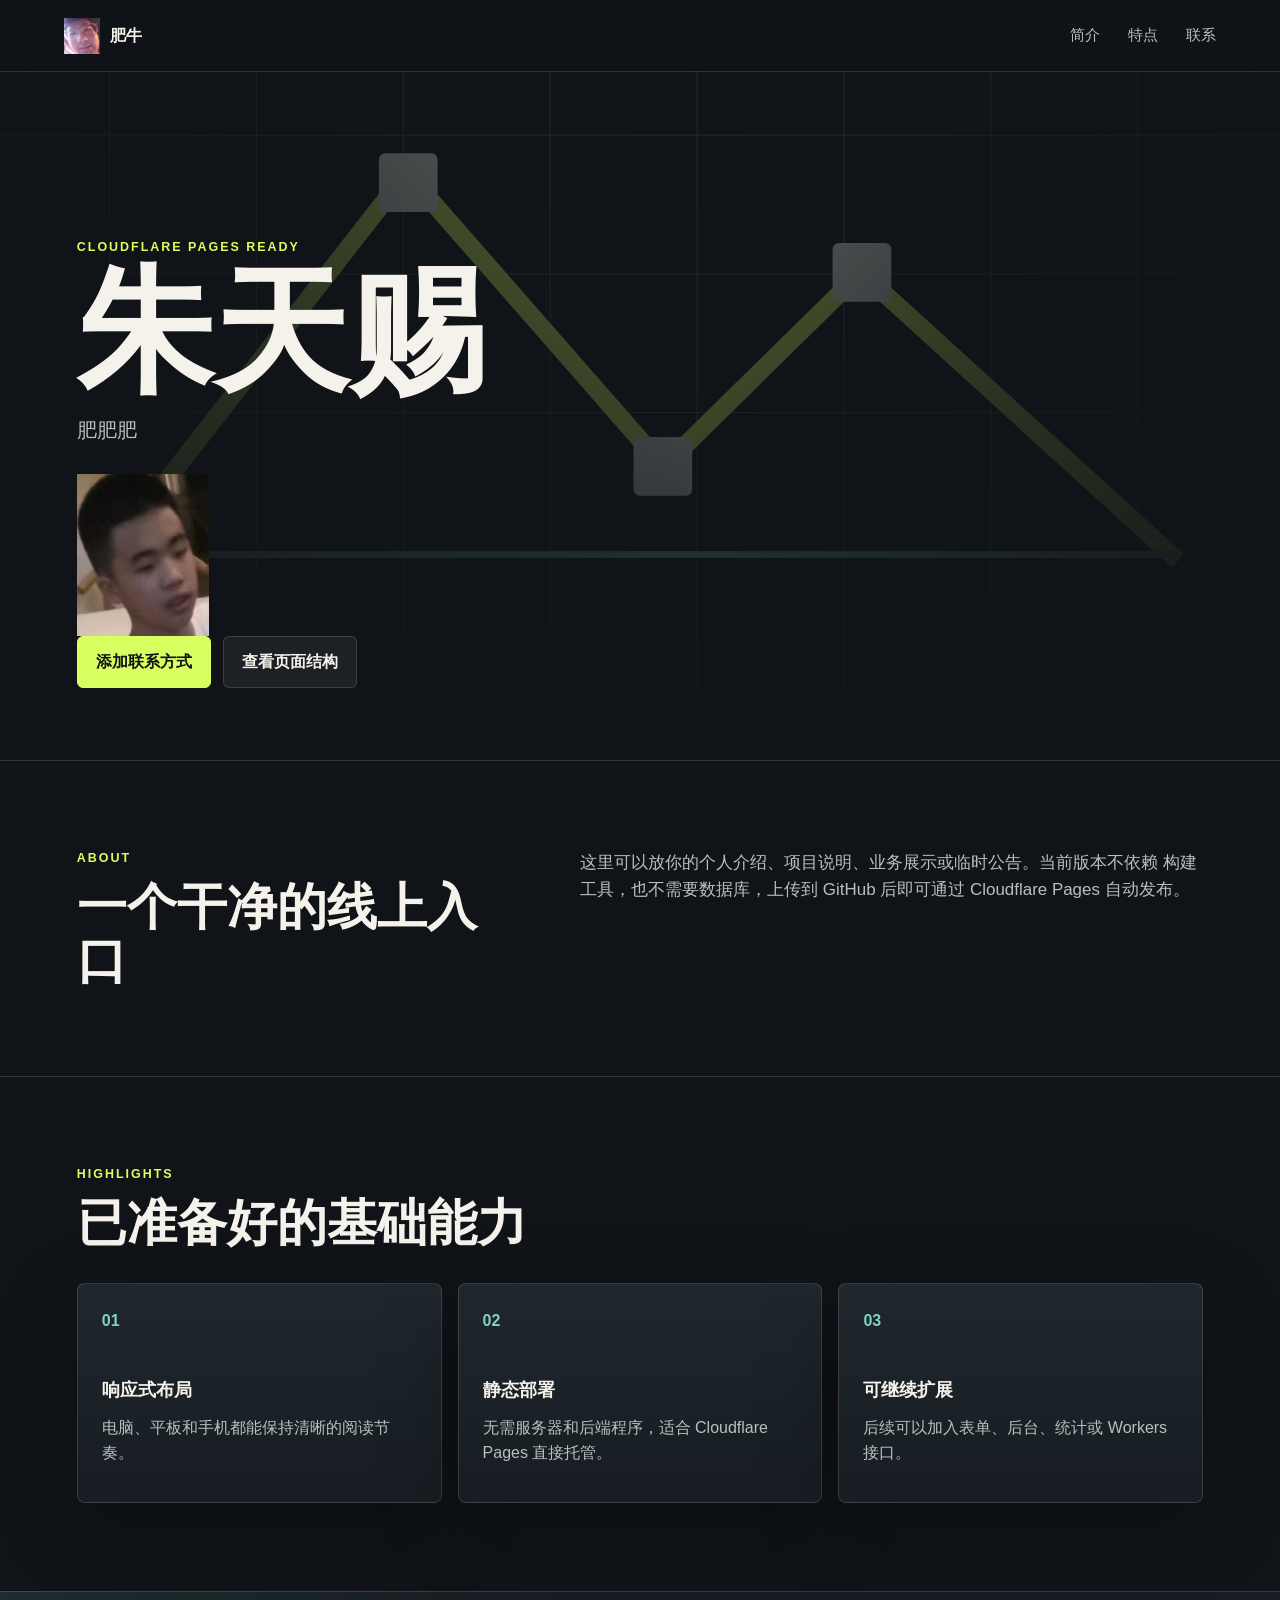
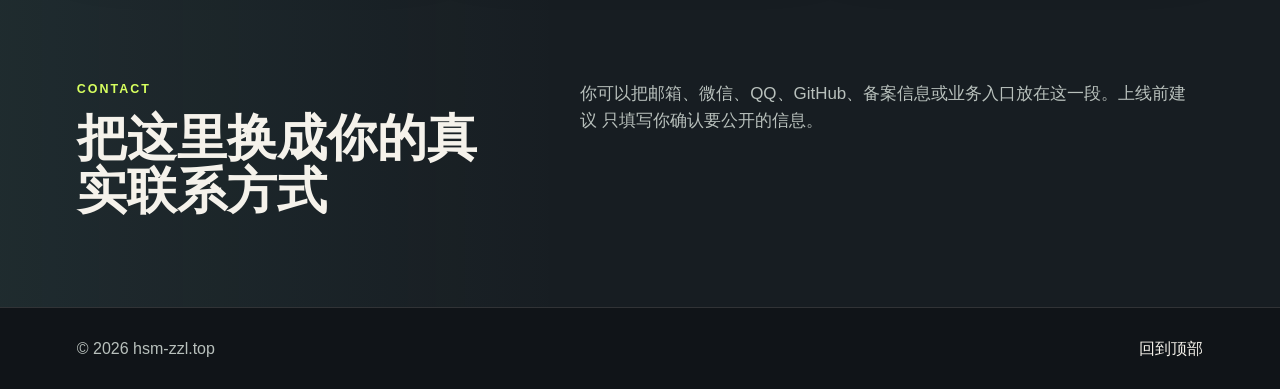
==== index.html @ 29bcd963 "Initial commit" ====
<!doctype html>
<html lang="zh-CN">
  <head>
    <meta charset="utf-8">
    <meta name="viewport" content="width=device-width, initial-scale=1">
    <title>牛肥的幸福生活</title>
    <meta
      name="description"
      content="猪猪肥牛"
    >
    <meta name="theme-color" content="#101418">
    <meta property="og:title" content="hsm-zzl.top">
    <meta
      property="og:description"
      content="牛牛肥"
    >
    <meta property="og:type" content="website">
    <meta property="og:url" content="https://hsm-zzl.top/">
    <link rel="icon" href="assets/favicon.png" type="image/png">
    <link rel="stylesheet" href="style.css">
  </head>
  <body>
    <header class="site-header" aria-label="主导航">
      <a class="brand" href="#top" aria-label="hsm-zzl.top 首页">
          <img src="assets/logo.png" alt="网站标志" width="36" height="36">
        <span>肥牛</span>
      </a>
      <nav>
        <a href="#about">简介</a>
        <a href="#features">特点</a>
        <a href="#contact">联系</a>
      </nav>
    </header>

    <main id="top">
      <section class="hero" aria-labelledby="hero-title">
        <div class="hero-media" aria-hidden="true"></div>
        <div class="hero-content">
            <p class="eyebrow">Cloudflare Pages Ready</p>
            <h1 id="hero-title">朱天赐</h1>
            <p class="hero-copy">
                肥肥肥
            </p>
            <img class="hero-photo" src="assets/hero.png" alt="首页图片">
            <div class="hero-actions" aria-label="主要操作">
                <a class="button primary" href="#contact">添加联系方式</a>
                <a class="button secondary" href="#features">查看页面结构</a>
            </div>
        </div>
      </section>

      <section id="about" class="section intro" aria-labelledby="about-title">
        <div>
          <p class="section-label">About</p>
          <h2 id="about-title">一个干净的线上入口</h2>
        </div>
        <p>
          这里可以放你的个人介绍、项目说明、业务展示或临时公告。当前版本不依赖
          构建工具，也不需要数据库，上传到 GitHub 后即可通过 Cloudflare Pages
          自动发布。
        </p>
      </section>

      <section id="features" class="section" aria-labelledby="features-title">
        <div class="section-heading">
          <p class="section-label">Highlights</p>
          <h2 id="features-title">已准备好的基础能力</h2>
        </div>
        <div class="feature-grid">
          <article class="feature-card">
            <span class="feature-number">01</span>
            <h3>响应式布局</h3>
            <p>电脑、平板和手机都能保持清晰的阅读节奏。</p>
          </article>
          <article class="feature-card">
            <span class="feature-number">02</span>
            <h3>静态部署</h3>
            <p>无需服务器和后端程序，适合 Cloudflare Pages 直接托管。</p>
          </article>
          <article class="feature-card">
            <span class="feature-number">03</span>
            <h3>可继续扩展</h3>
            <p>后续可以加入表单、后台、统计或 Workers 接口。</p>
          </article>
        </div>
      </section>

      <section id="contact" class="section contact" aria-labelledby="contact-title">
        <div>
          <p class="section-label">Contact</p>
          <h2 id="contact-title">把这里换成你的真实联系方式</h2>
        </div>
        <p>
          你可以把邮箱、微信、QQ、GitHub、备案信息或业务入口放在这一段。上线前建议
          只填写你确认要公开的信息。
        </p>
      </section>
    </main>

    <footer class="site-footer">
      <span>© 2026 hsm-zzl.top</span>
      <a href="#top">回到顶部</a>
    </footer>
  </body>
</html>
---- style.css ----
:root {
  color-scheme: dark;
  --bg: #101418;
  --panel: #171d22;
  --panel-strong: #1f272d;
  --text: #f5f2eb;
  --muted: #b8c0bc;
  --line: rgba(245, 242, 235, 0.14);
  --accent: #d7ff5f;
  --accent-strong: #7fd1c5;
  --ink: #101418;
  --shadow: 0 24px 80px rgba(0, 0, 0, 0.28);
}

* {
  box-sizing: border-box;
}

html {
  scroll-behavior: smooth;
}

body {
  margin: 0;
  min-width: 320px;
  background:
    linear-gradient(180deg, rgba(16, 20, 24, 0.86), var(--bg) 680px),
    #101418;
  color: var(--text);
  font-family:
    Inter, "Segoe UI", "PingFang SC", "Microsoft YaHei", Arial, sans-serif;
  line-height: 1.6;
}

a {
  color: inherit;
  text-decoration: none;
}

img {
  display: block;
  max-width: 100%;
}

.site-header {
  position: fixed;
  z-index: 10;
  top: 0;
  left: 0;
  right: 0;
  display: flex;
  align-items: center;
  justify-content: space-between;
  gap: 24px;
  min-height: 72px;
  padding: 0 clamp(20px, 5vw, 72px);
  border-bottom: 1px solid var(--line);
  background: rgba(16, 20, 24, 0.78);
  backdrop-filter: blur(18px);
}

.brand {
  display: inline-flex;
  align-items: center;
  gap: 10px;
  min-width: 0;
  font-weight: 750;
  letter-spacing: 0;
}

.brand span {
  overflow-wrap: anywhere;
}

.site-header nav {
  display: flex;
  align-items: center;
  gap: clamp(12px, 3vw, 28px);
  color: var(--muted);
  font-size: 0.95rem;
  white-space: nowrap;
}

.site-header a:hover {
  color: var(--accent);
}

.hero {
  position: relative;
  display: grid;
  align-items: end;
  min-height: min(760px, 92vh);
  padding: 148px clamp(20px, 6vw, 84px) 72px;
  overflow: hidden;
}

.hero-media {
  position: absolute;
  inset: 0;
  background:
    linear-gradient(90deg, rgba(16, 20, 24, 0.9) 0%, rgba(16, 20, 24, 0.5) 54%, rgba(16, 20, 24, 0.9) 100%),
    linear-gradient(180deg, rgba(16, 20, 24, 0.14), rgba(16, 20, 24, 0.92)),
    url("assets/hero-pattern.svg") center / cover no-repeat;
  transform: scale(1.02);
}

.hero-content {
  position: relative;
  max-width: 800px;
}

.eyebrow,
.section-label {
  margin: 0 0 12px;
  color: var(--accent);
  font-size: 0.78rem;
  font-weight: 800;
  letter-spacing: 0.16em;
  text-transform: uppercase;
}

h1,
h2,
h3,
p {
  margin-top: 0;
}

h1 {
  margin-bottom: 20px;
  font-size: clamp(3.25rem, 13vw, 8.5rem);
  line-height: 0.92;
  letter-spacing: 0;
}

h2 {
  margin-bottom: 0;
  font-size: clamp(1.7rem, 4vw, 3.1rem);
  line-height: 1.08;
  letter-spacing: 0;
}

h3 {
  margin-bottom: 10px;
  font-size: 1.15rem;
}

.hero-copy {
  max-width: 660px;
  margin-bottom: 28px;
  color: var(--muted);
  font-size: clamp(1rem, 2.4vw, 1.24rem);
}

.hero-actions {
  display: flex;
  flex-wrap: wrap;
  gap: 12px;
}

.button {
  display: inline-flex;
  align-items: center;
  justify-content: center;
  min-height: 46px;
  padding: 12px 18px;
  border: 1px solid var(--line);
  border-radius: 6px;
  font-weight: 750;
  transition:
    transform 180ms ease,
    border-color 180ms ease,
    background-color 180ms ease;
}

.button:hover {
  transform: translateY(-2px);
}

.button.primary {
  border-color: var(--accent);
  background: var(--accent);
  color: var(--ink);
}

.button.secondary {
  background: rgba(245, 242, 235, 0.06);
}

.section {
  padding: 88px clamp(20px, 6vw, 84px);
  border-top: 1px solid var(--line);
}

.intro,
.contact {
  display: grid;
  grid-template-columns: minmax(220px, 0.8fr) minmax(260px, 1.2fr);
  gap: clamp(28px, 7vw, 88px);
  align-items: start;
}

.section > p,
.intro > p,
.contact > p {
  max-width: 760px;
  margin-bottom: 0;
  color: var(--muted);
  font-size: 1.06rem;
}

.section-heading {
  max-width: 760px;
  margin-bottom: 32px;
}

.feature-grid {
  display: grid;
  grid-template-columns: repeat(3, minmax(0, 1fr));
  gap: 16px;
}

.feature-card {
  min-height: 220px;
  padding: 24px;
  border: 1px solid var(--line);
  border-radius: 8px;
  background: linear-gradient(180deg, var(--panel-strong), var(--panel));
  box-shadow: var(--shadow);
}

.feature-number {
  display: inline-block;
  margin-bottom: 42px;
  color: var(--accent-strong);
  font-weight: 850;
}

.feature-card p {
  margin-bottom: 0;
  color: var(--muted);
}

.contact {
  background:
    linear-gradient(90deg, rgba(127, 209, 197, 0.08), transparent 44%),
    var(--panel);
}

.site-footer {
  display: flex;
  align-items: center;
  justify-content: space-between;
  gap: 16px;
  padding: 28px clamp(20px, 6vw, 84px);
  border-top: 1px solid var(--line);
  color: var(--muted);
}

.site-footer a {
  color: var(--text);
}

@media (max-width: 780px) {
  .site-header {
    min-height: 66px;
    padding-inline: 18px;
  }

  .site-header nav {
    gap: 14px;
    font-size: 0.88rem;
  }

  .hero {
    min-height: 720px;
    padding: 122px 20px 56px;
  }

  .intro,
  .contact,
  .feature-grid {
    grid-template-columns: 1fr;
  }

  .section {
    padding: 64px 20px;
  }
}

@media (max-width: 520px) {
  .brand span {
    max-width: 132px;
  }

  .site-header nav {
    gap: 10px;
  }

  .hero-actions,
  .button {
    width: 100%;
  }

  .site-footer {
    align-items: flex-start;
    flex-direction: column;
  }
}
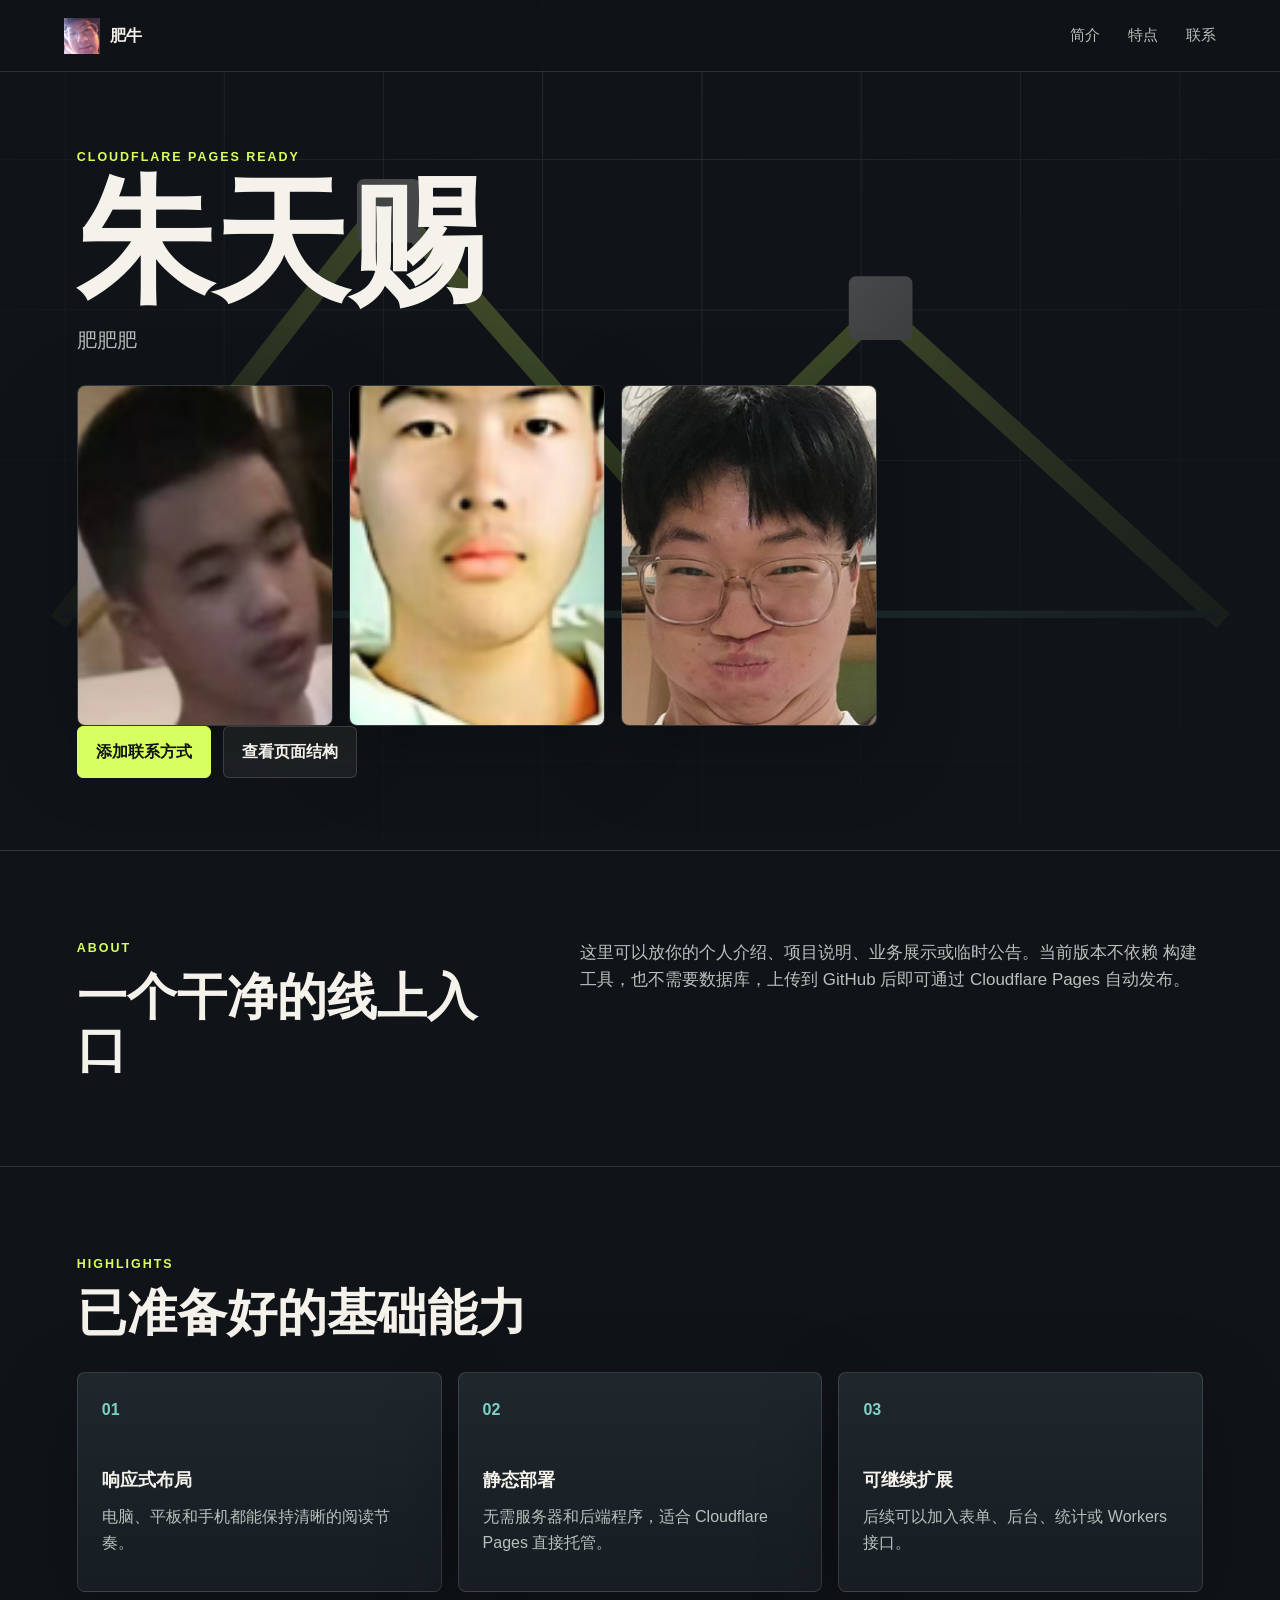
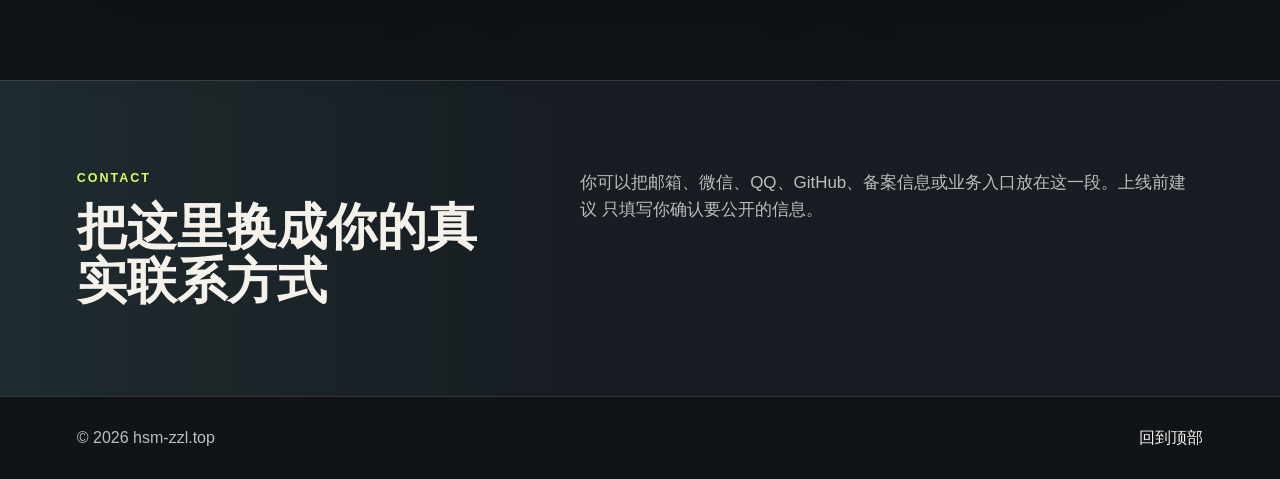
==== commit e67ba818: "Update homepage images" ====
--- a/index.html
+++ b/index.html
@@ -41,7 +41,11 @@
             <p class="hero-copy">
                 肥肥肥
             </p>
-            <img class="hero-photo" src="assets/hero.png" alt="首页图片">
+            <div class="hero-gallery">
+                <img src="assets/hero.png" alt="首页图片">
+                <img src="assets/pdio.png" alt="pdio 图片">
+                <img src="assets/xiaopin.png" alt="xiaopin 图片">
+            </div>
             <div class="hero-actions" aria-label="主要操作">
                 <a class="button primary" href="#contact">添加联系方式</a>
                 <a class="button secondary" href="#features">查看页面结构</a>
--- a/style.css
+++ b/style.css
@@ -307,3 +307,25 @@
     flex-direction: column;
   }
 }
+.hero-gallery {
+    display: grid;
+    grid-template-columns: repeat(3, minmax(0, 1fr));
+    gap: 16px;
+    width: min(100%, 980px);
+    margin-top: 28px;
+}
+
+    .hero-gallery img {
+        width: 100%;
+        aspect-ratio: 3 / 4;
+        object-fit: cover;
+        border-radius: 8px;
+        border: 1px solid rgba(245, 242, 235, 0.16);
+        box-shadow: 0 24px 80px rgba(0, 0, 0, 0.28);
+    }
+
+@media (max-width: 780px) {
+    .hero-gallery {
+        grid-template-columns: 1fr;
+    }
+}
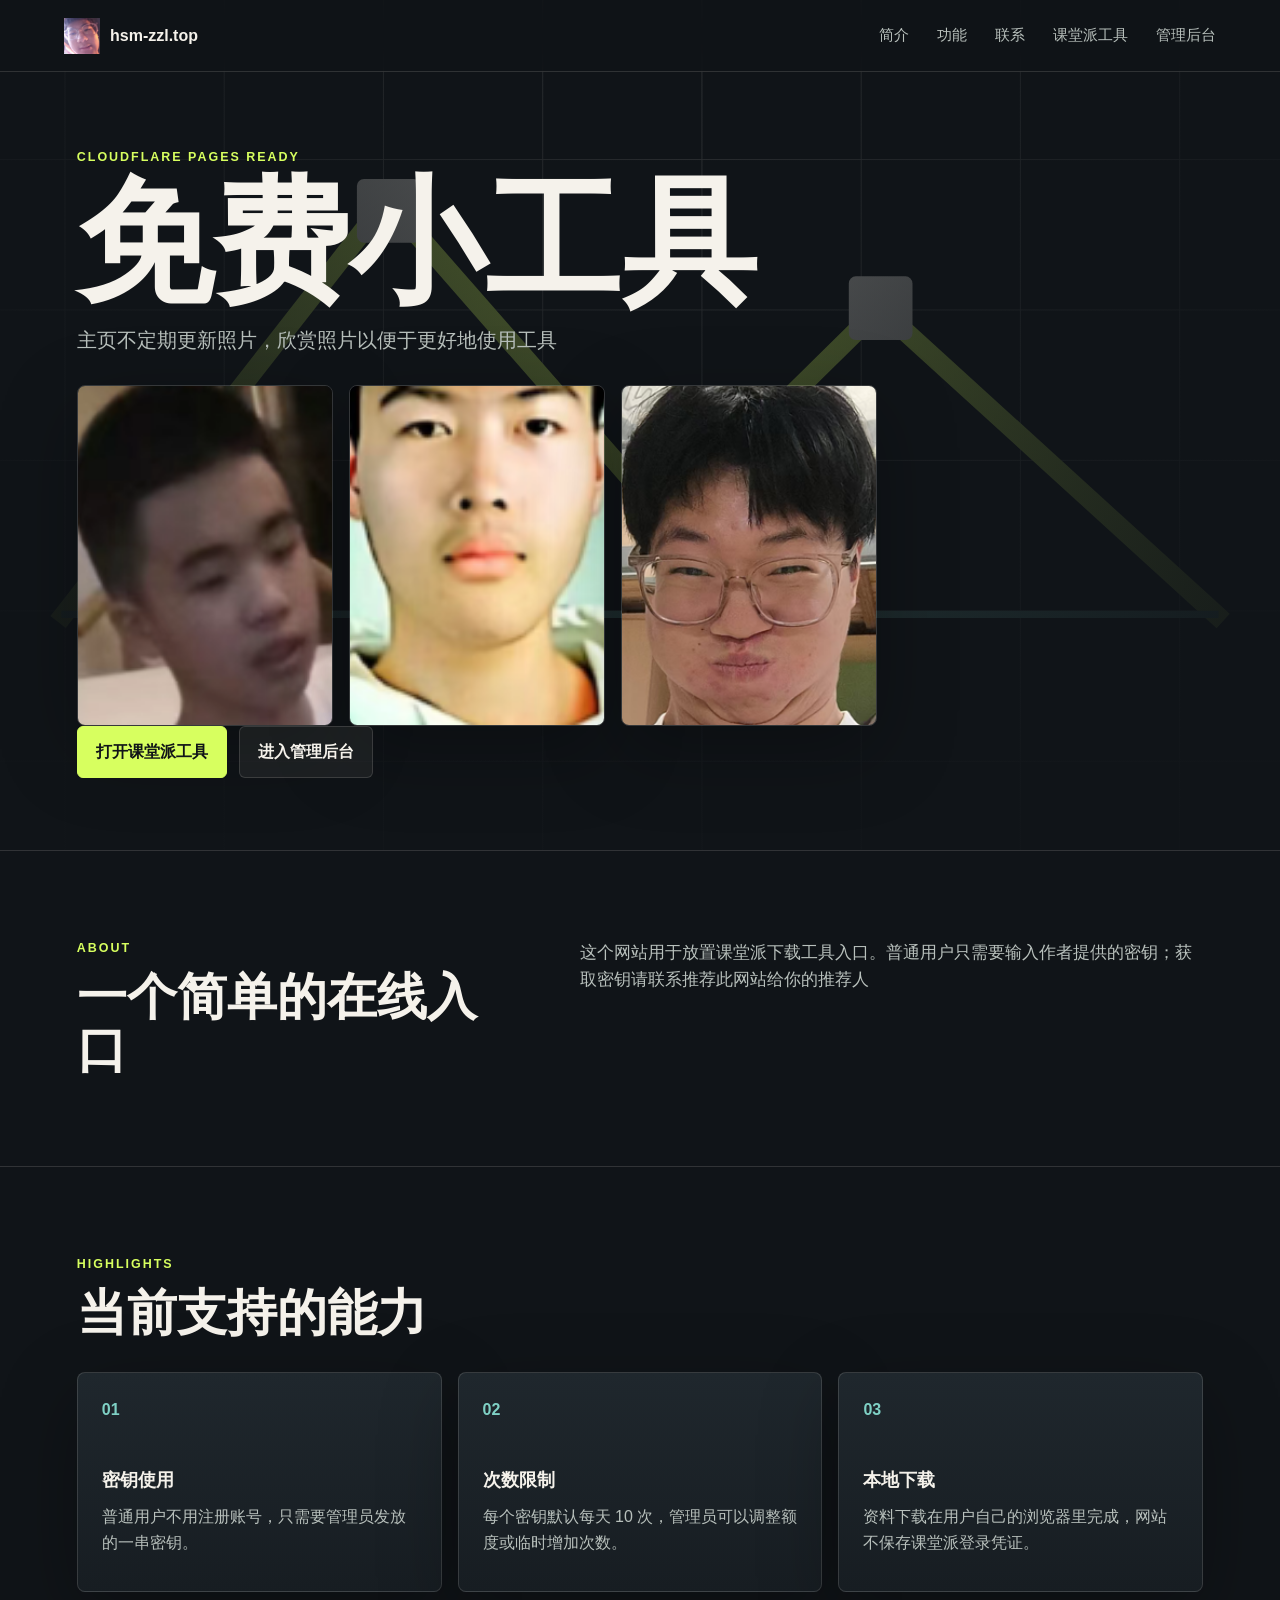
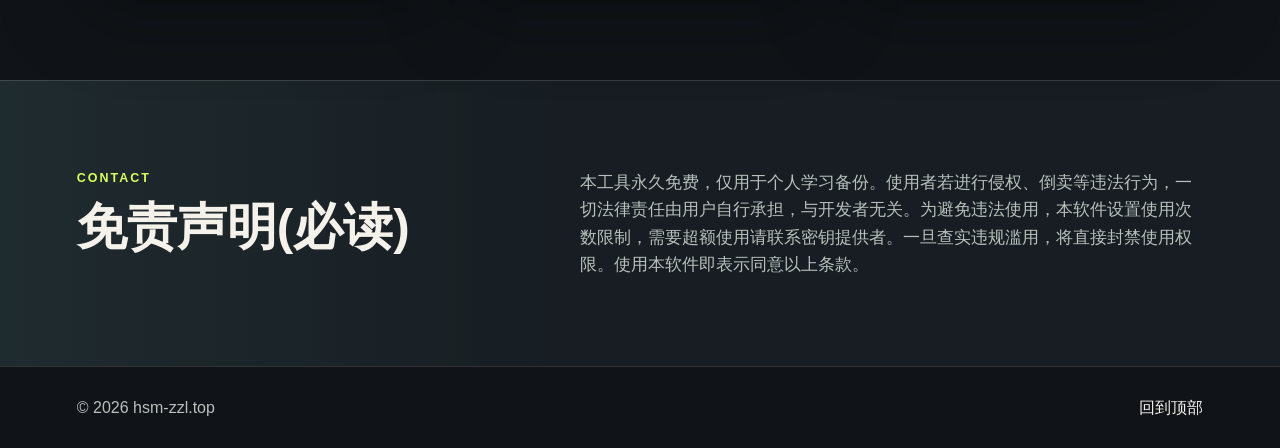
==== commit 924eb609: "add ketangpai tool" ====
--- a/index.html
+++ b/index.html
@@ -1,19 +1,13 @@
-<!doctype html>
+﻿<!doctype html>
 <html lang="zh-CN">
   <head>
     <meta charset="utf-8">
     <meta name="viewport" content="width=device-width, initial-scale=1">
-    <title>牛肥的幸福生活</title>
-    <meta
-      name="description"
-      content="猪猪肥牛"
-    >
+    <title>hsm-zzl.top</title>
+    <meta name="description" content="课堂派资料下载工具入口与个人网站。">
     <meta name="theme-color" content="#101418">
     <meta property="og:title" content="hsm-zzl.top">
-    <meta
-      property="og:description"
-      content="牛牛肥"
-    >
+    <meta property="og:description" content="课堂派资料下载工具入口。">
     <meta property="og:type" content="website">
     <meta property="og:url" content="https://hsm-zzl.top/">
     <link rel="icon" href="assets/favicon.png" type="image/png">
@@ -22,88 +16,53 @@
   <body>
     <header class="site-header" aria-label="主导航">
       <a class="brand" href="#top" aria-label="hsm-zzl.top 首页">
-          <img src="assets/logo.png" alt="网站标志" width="36" height="36">
-        <span>肥牛</span>
+        <img src="assets/logo.png" alt="网站标志" width="36" height="36">
+        <span>hsm-zzl.top</span>
       </a>
       <nav>
         <a href="#about">简介</a>
-        <a href="#features">特点</a>
+        <a href="#features">功能</a>
         <a href="#contact">联系</a>
+        <a href="ktp/index.html">课堂派工具</a>
+        <a href="ktp/admin/index.html">管理后台</a>
       </nav>
     </header>
-
     <main id="top">
       <section class="hero" aria-labelledby="hero-title">
         <div class="hero-media" aria-hidden="true"></div>
         <div class="hero-content">
-            <p class="eyebrow">Cloudflare Pages Ready</p>
-            <h1 id="hero-title">朱天赐</h1>
-            <p class="hero-copy">
-                肥肥肥
-            </p>
-            <div class="hero-gallery">
-                <img src="assets/hero.png" alt="首页图片">
-                <img src="assets/pdio.png" alt="pdio 图片">
-                <img src="assets/xiaopin.png" alt="xiaopin 图片">
-            </div>
-            <div class="hero-actions" aria-label="主要操作">
-                <a class="button primary" href="#contact">添加联系方式</a>
-                <a class="button secondary" href="#features">查看页面结构</a>
-            </div>
+          <p class="eyebrow">Cloudflare Pages Ready</p>
+          <h1 id="hero-title">免费小工具</h1>
+          <p class="hero-copy">主页不定期更新照片，欣赏照片以便于更好地使用工具</p>
+          <div class="hero-gallery">
+            <img src="assets/hero.png" alt="首页图片">
+            <img src="assets/pdio.png" alt="展示图片">
+            <img src="assets/xiaopin.png" alt="展示图片">
+          </div>
+          <div class="hero-actions" aria-label="主要操作">
+            <a class="button primary" href="ktp/index.html">打开课堂派工具</a>
+            <a class="button secondary" href="ktp/admin/index.html">进入管理后台</a>
+          </div>
         </div>
       </section>
-
       <section id="about" class="section intro" aria-labelledby="about-title">
-        <div>
-          <p class="section-label">About</p>
-          <h2 id="about-title">一个干净的线上入口</h2>
-        </div>
-        <p>
-          这里可以放你的个人介绍、项目说明、业务展示或临时公告。当前版本不依赖
-          构建工具，也不需要数据库，上传到 GitHub 后即可通过 Cloudflare Pages
-          自动发布。
-        </p>
+        <div><p class="section-label">About</p><h2 id="about-title">一个简单的在线入口</h2></div>
+        <p>这个网站用于放置课堂派下载工具入口。普通用户只需要输入作者提供的密钥；获取密钥请联系推荐此网站给你的推荐人</p>
       </section>
-
       <section id="features" class="section" aria-labelledby="features-title">
-        <div class="section-heading">
-          <p class="section-label">Highlights</p>
-          <h2 id="features-title">已准备好的基础能力</h2>
-        </div>
+        <div class="section-heading"><p class="section-label">Highlights</p><h2 id="features-title">当前支持的能力</h2></div>
         <div class="feature-grid">
-          <article class="feature-card">
-            <span class="feature-number">01</span>
-            <h3>响应式布局</h3>
-            <p>电脑、平板和手机都能保持清晰的阅读节奏。</p>
-          </article>
-          <article class="feature-card">
-            <span class="feature-number">02</span>
-            <h3>静态部署</h3>
-            <p>无需服务器和后端程序，适合 Cloudflare Pages 直接托管。</p>
-          </article>
-          <article class="feature-card">
-            <span class="feature-number">03</span>
-            <h3>可继续扩展</h3>
-            <p>后续可以加入表单、后台、统计或 Workers 接口。</p>
-          </article>
+          <article class="feature-card"><span class="feature-number">01</span><h3>密钥使用</h3><p>普通用户不用注册账号，只需要管理员发放的一串密钥。</p></article>
+          <article class="feature-card"><span class="feature-number">02</span><h3>次数限制</h3><p>每个密钥默认每天 10 次，管理员可以调整额度或临时增加次数。</p></article>
+          <article class="feature-card"><span class="feature-number">03</span><h3>本地下载</h3><p>资料下载在用户自己的浏览器里完成，网站不保存课堂派登录凭证。</p></article>
         </div>
       </section>
-
       <section id="contact" class="section contact" aria-labelledby="contact-title">
-        <div>
-          <p class="section-label">Contact</p>
-          <h2 id="contact-title">把这里换成你的真实联系方式</h2>
-        </div>
-        <p>
-          你可以把邮箱、微信、QQ、GitHub、备案信息或业务入口放在这一段。上线前建议
-          只填写你确认要公开的信息。
-        </p>
+        <div><p class="section-label">Contact</p><h2 id="contact-title">免责声明(必读)</h2></div>
+        <p>本工具永久免费，仅用于个人学习备份。使用者若进行侵权、倒卖等违法行为，一切法律责任由用户自行承担，与开发者无关。为避免违法使用，本软件设置使用次数限制，需要超额使用请联系密钥提供者。一旦查实违规滥用，将直接封禁使用权限。使用本软件即表示同意以上条款。</p>
       </section>
     </main>
-
-    <footer class="site-footer">
-      <span>© 2026 hsm-zzl.top</span>
-      <a href="#top">回到顶部</a>
-    </footer>
+    <footer class="site-footer"><span>© 2026 hsm-zzl.top</span><a href="#top">回到顶部</a></footer>
   </body>
 </html>
+
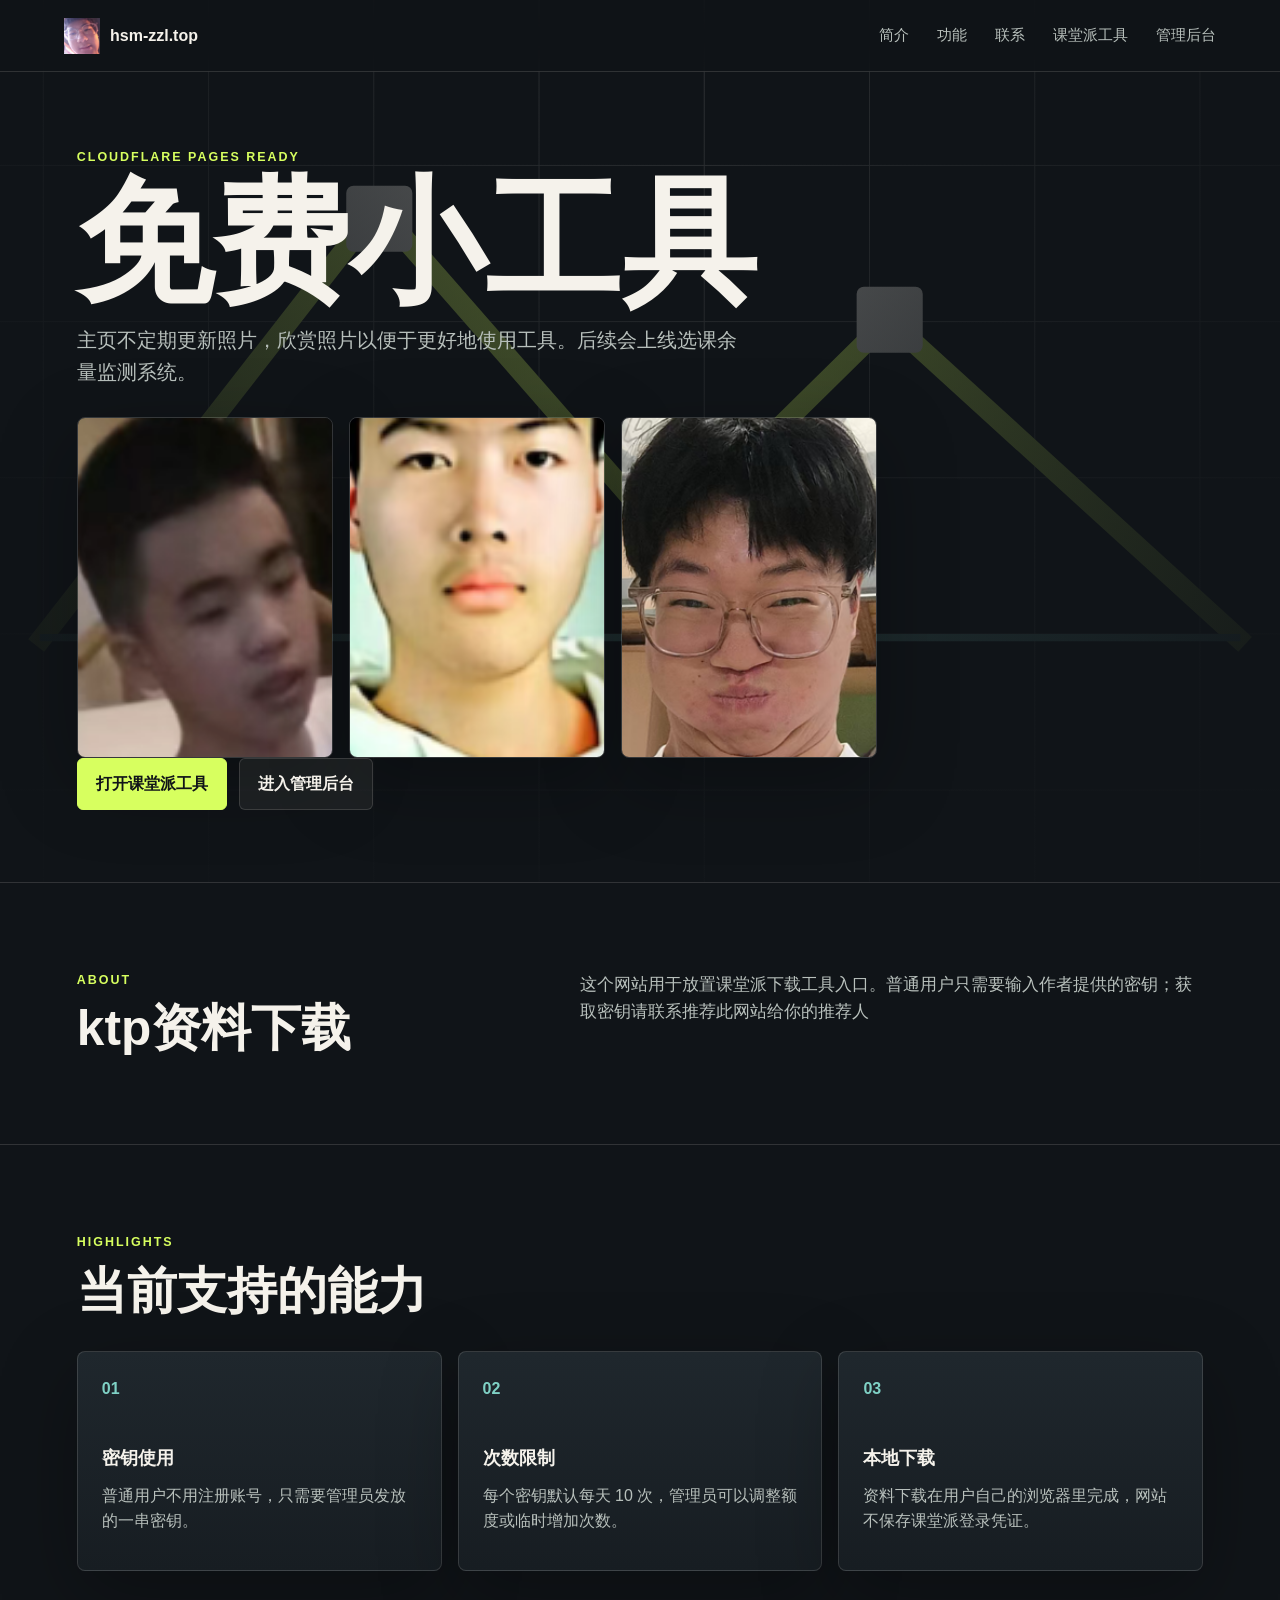
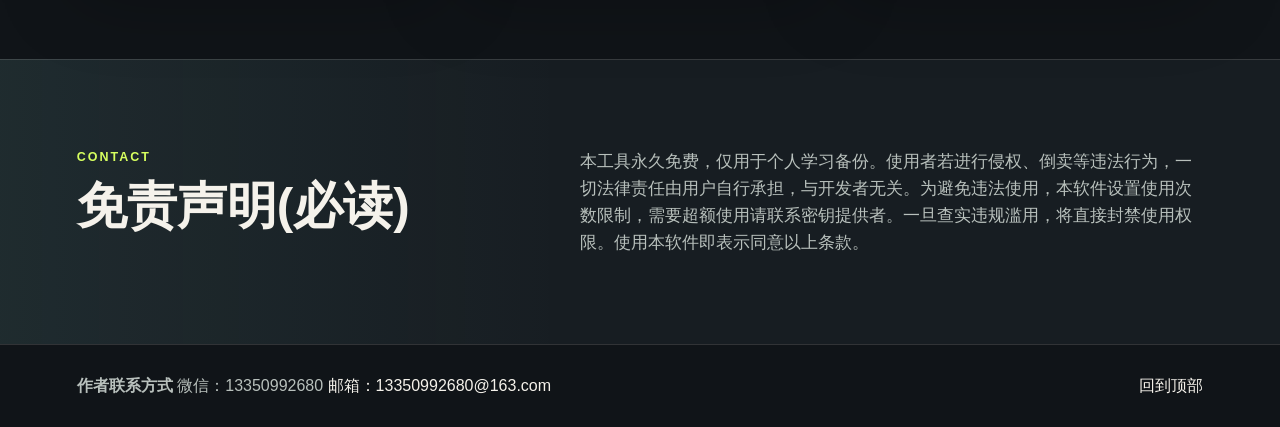
==== commit 3858c4ff: "更新联系方式" ====
--- a/index.html
+++ b/index.html
@@ -33,7 +33,7 @@
         <div class="hero-content">
           <p class="eyebrow">Cloudflare Pages Ready</p>
           <h1 id="hero-title">免费小工具</h1>
-          <p class="hero-copy">主页不定期更新照片，欣赏照片以便于更好地使用工具</p>
+          <p class="hero-copy">主页不定期更新照片，欣赏照片以便于更好地使用工具。后续会上线选课余量监测系统。</p>
           <div class="hero-gallery">
             <img src="assets/hero.png" alt="首页图片">
             <img src="assets/pdio.png" alt="展示图片">
@@ -46,7 +46,7 @@
         </div>
       </section>
       <section id="about" class="section intro" aria-labelledby="about-title">
-        <div><p class="section-label">About</p><h2 id="about-title">一个简单的在线入口</h2></div>
+        <div><p class="section-label">About</p><h2 id="about-title">ktp资料下载</h2></div>
         <p>这个网站用于放置课堂派下载工具入口。普通用户只需要输入作者提供的密钥；获取密钥请联系推荐此网站给你的推荐人</p>
       </section>
       <section id="features" class="section" aria-labelledby="features-title">
@@ -62,7 +62,14 @@
         <p>本工具永久免费，仅用于个人学习备份。使用者若进行侵权、倒卖等违法行为，一切法律责任由用户自行承担，与开发者无关。为避免违法使用，本软件设置使用次数限制，需要超额使用请联系密钥提供者。一旦查实违规滥用，将直接封禁使用权限。使用本软件即表示同意以上条款。</p>
       </section>
     </main>
-    <footer class="site-footer"><span>© 2026 hsm-zzl.top</span><a href="#top">回到顶部</a></footer>
+    <footer class="site-footer">
+  <div class="author-contact">
+    <strong>作者联系方式</strong>
+    <span>微信：13350992680</span>
+    <a href="mailto:13350992680@163.com">邮箱：13350992680@163.com</a>
+  </div>
+  <a href="#top">回到顶部</a>
+</footer>
   </body>
 </html>
 
